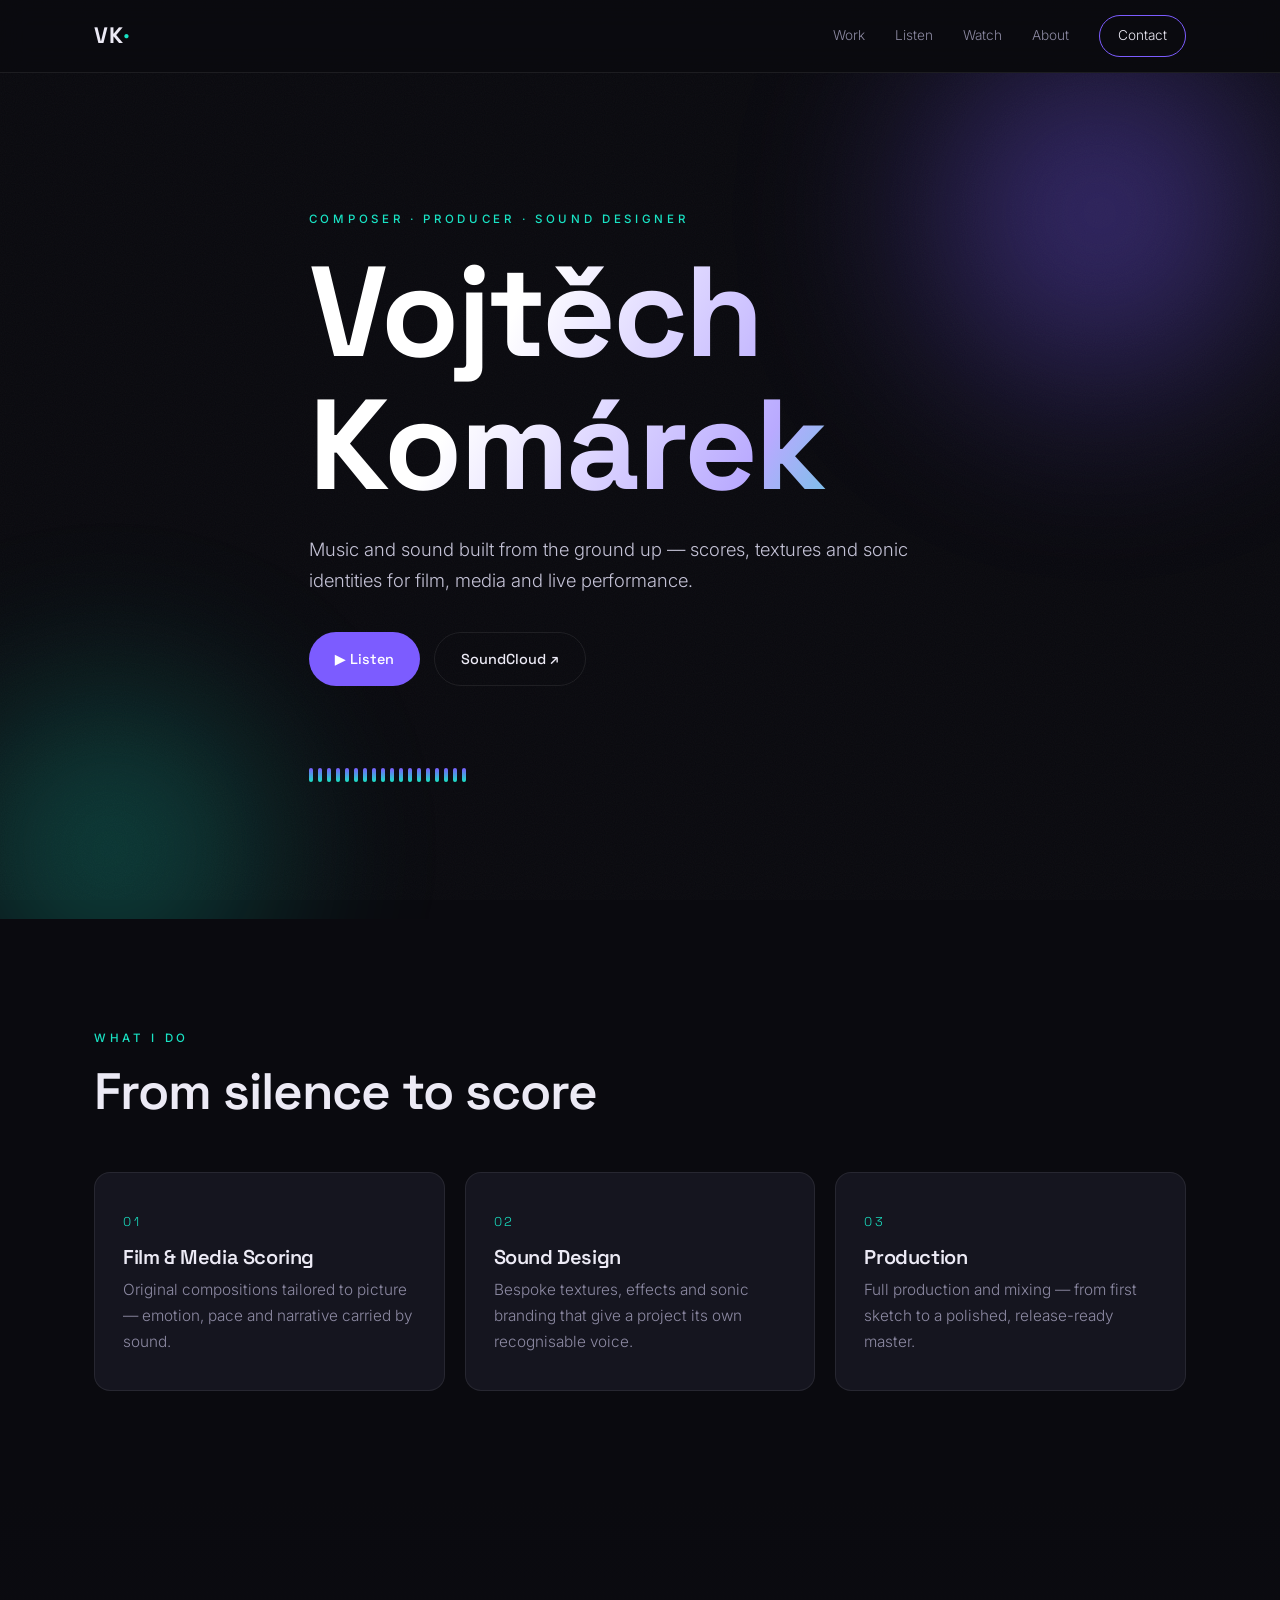
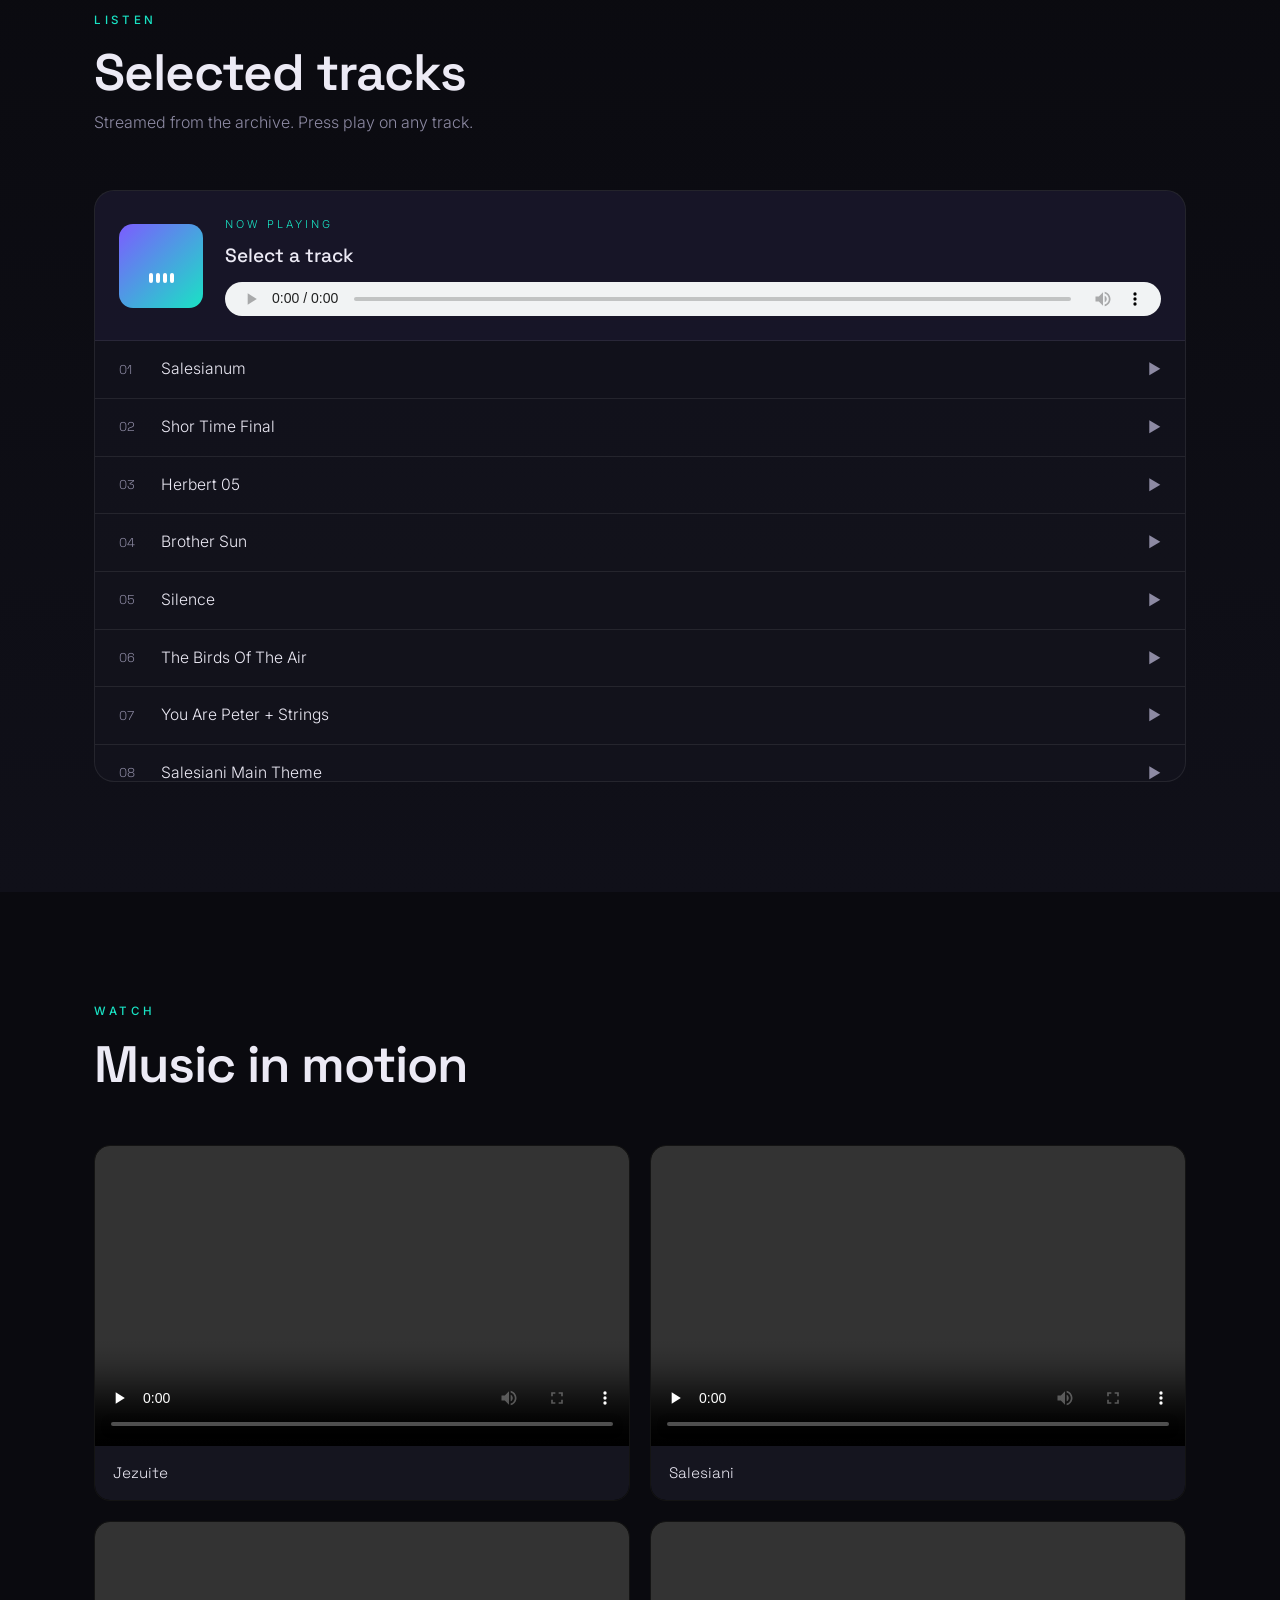
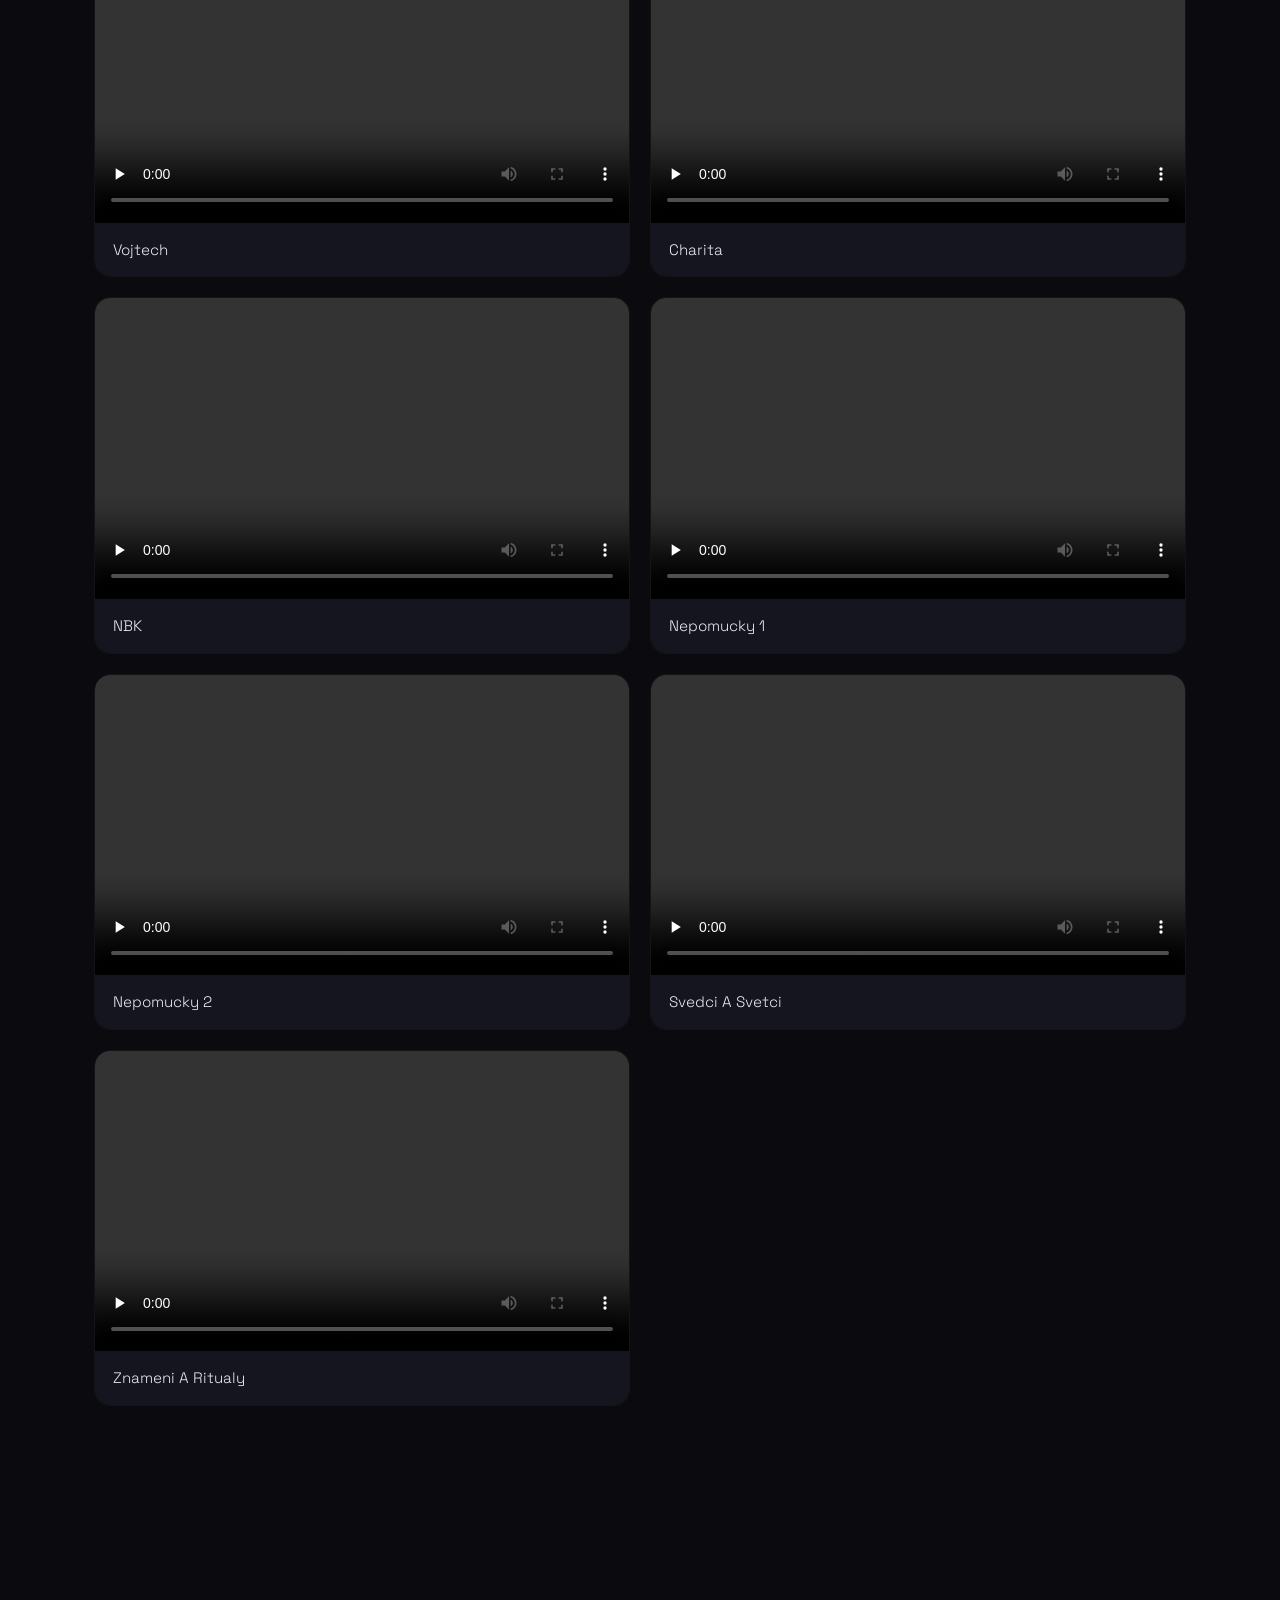
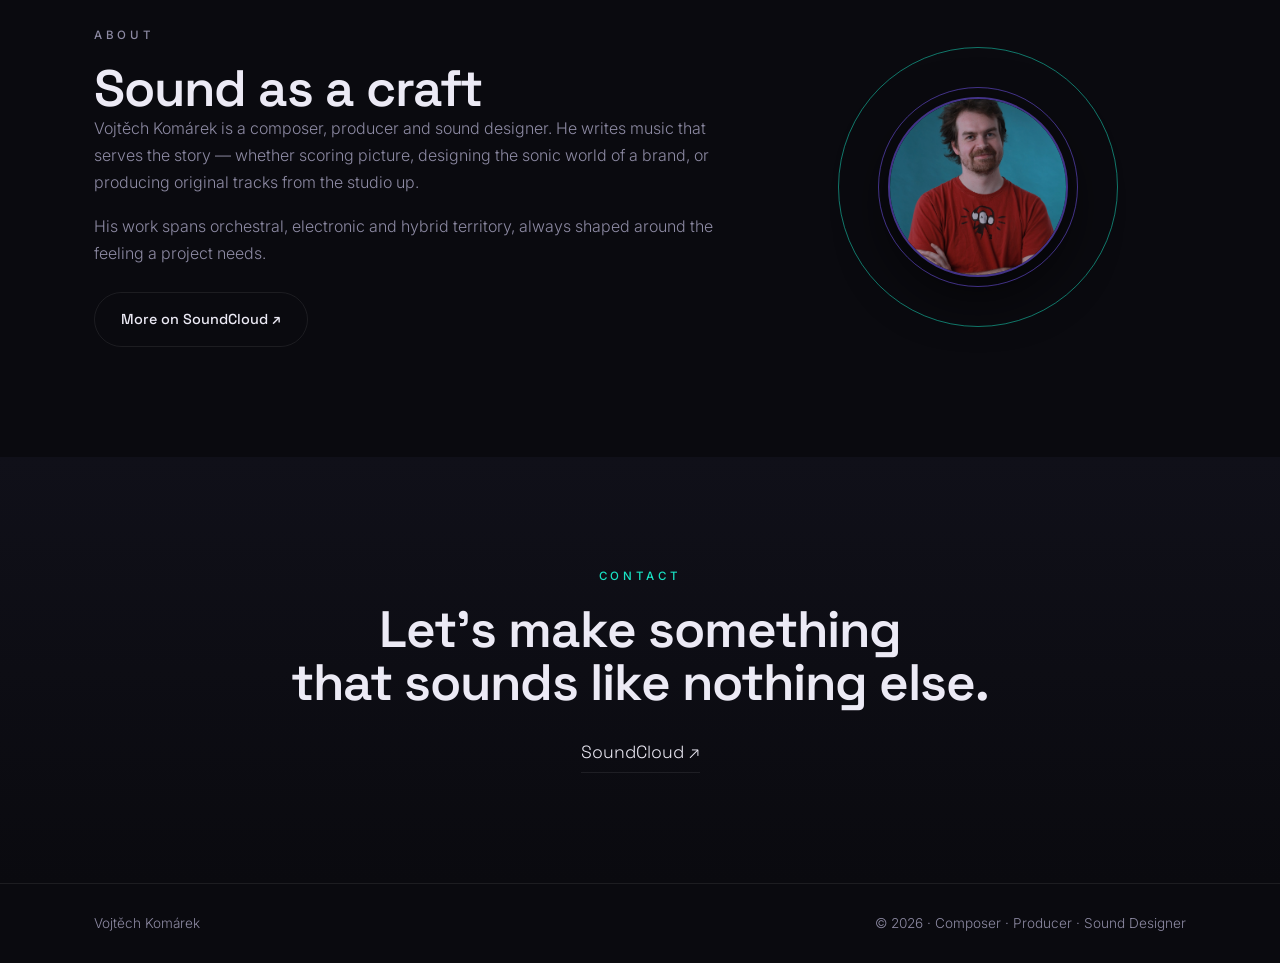
==== index.html @ 83821237 "Initial site: vkomarek.com" ====
<!DOCTYPE html>
<html lang="en">
<head>
  <meta charset="utf-8">
  <meta name="viewport" content="width=device-width, initial-scale=1">
  <title>Vojtěch Komárek — Composer · Producer · Sound Designer</title>
  <meta name="description" content="Vojtěch Komárek — composer, producer and sound designer. Original music for film, media and live projects. Listen to selected tracks and watch featured work.">
  <meta name="author" content="Vojtěch Komárek">
  <meta name="robots" content="index, follow">
  <link rel="canonical" href="https://www.vkomarek.com/">
  <meta name="theme-color" content="#0a0a0f">

  <meta property="og:type" content="website">
  <meta property="og:site_name" content="Vojtěch Komárek">
  <meta property="og:title" content="Vojtěch Komárek — Composer · Producer · Sound Designer">
  <meta property="og:description" content="Original music for film, media and live projects.">
  <meta property="og:url" content="https://www.vkomarek.com/">
  <meta property="og:image" content="https://www.vkomarek.com/assets/img/og.jpg">
  <meta name="twitter:card" content="summary_large_image">

  <link rel="icon" href="assets/img/favicon.svg" type="image/svg+xml">
  <link rel="preconnect" href="https://fonts.googleapis.com">
  <link rel="preconnect" href="https://fonts.gstatic.com" crossorigin>
  <link href="https://fonts.googleapis.com/css2?family=Space+Grotesk:wght@400;500;600;700&family=Inter:wght@300;400;500&display=swap" rel="stylesheet">
  <link rel="stylesheet" href="style.css">

  <script type="application/ld+json">
  {
    "@context": "https://schema.org",
    "@type": "MusicGroup",
    "name": "Vojtěch Komárek",
    "description": "Composer, producer and sound designer.",
    "url": "https://www.vkomarek.com/",
    "genre": ["Soundtrack","Electronic","Contemporary"],
    "sameAs": ["https://soundcloud.com/vkomarek"],
    "member": { "@type": "Person", "name": "Vojtěch Komárek", "jobTitle": "Composer, Producer, Sound Designer" }
  }
  </script>
</head>
<body>
  <div class="grain" aria-hidden="true"></div>
  <header class="nav" id="top">
    <div class="wrap nav-inner">
      <a class="brand" href="#top">VK<span>·</span></a>
      <input type="checkbox" id="navtog" class="navtog">
      <label for="navtog" class="burger"><span></span><span></span><span></span></label>
      <nav class="menu">
        <a href="#work">Work</a>
        <a href="#listen">Listen</a>
        <a href="#watch">Watch</a>
        <a href="#about">About</a>
        <a href="#contact" class="menu-cta">Contact</a>
      </nav>
    </div>
  </header>

  <section class="hero">
    <div class="orb orb-1"></div>
    <div class="orb orb-2"></div>
    <div class="wrap hero-inner">
      <p class="eyebrow">Composer · Producer · Sound Designer</p>
      <h1>Vojtěch<br>Komárek</h1>
      <p class="lead">Music and sound built from the ground up — scores, textures and sonic identities for film, media and live performance.</p>
      <div class="hero-cta">
        <a class="btn" href="#listen">▶ Listen</a>
        <a class="btn btn-ghost" href="https://soundcloud.com/vkomarek" target="_blank" rel="noopener">SoundCloud ↗</a>
      </div>
      <div class="wavebar" aria-hidden="true">
        <span></span><span></span><span></span><span></span><span></span><span></span><span></span><span></span><span></span><span></span><span></span><span></span><span></span><span></span><span></span><span></span><span></span><span></span>
      </div>
    </div>
  </section>

  <main>
    <section id="work" class="section work">
      <div class="wrap">
        <div class="section-head">
          <p class="eyebrow">What I do</p>
          <h2>From silence to score</h2>
        </div>
        <div class="cards">
          <article class="card"><span class="cnum">01</span><h3>Film &amp; Media Scoring</h3><p>Original compositions tailored to picture — emotion, pace and narrative carried by sound.</p></article>
          <article class="card"><span class="cnum">02</span><h3>Sound Design</h3><p>Bespoke textures, effects and sonic branding that give a project its own recognisable voice.</p></article>
          <article class="card"><span class="cnum">03</span><h3>Production</h3><p>Full production and mixing — from first sketch to a polished, release-ready master.</p></article>
        </div>
      </div>
    </section>

    <section id="listen" class="section listen">
      <div class="wrap">
        <div class="section-head">
          <p class="eyebrow">Listen</p>
          <h2>Selected tracks</h2>
          <p class="section-note">Streamed from the archive. Press play on any track.</p>
        </div>
        <div class="player">
          <div class="np">
            <div class="np-art" id="npArt"><span class="np-eq"><i></i><i></i><i></i><i></i></span></div>
            <div class="np-meta">
              <span class="np-label">Now playing</span>
              <strong id="npTitle">Select a track</strong>
              <audio id="audio" controls preload="none"></audio>
            </div>
          </div>
          <ol class="tracklist" id="tracklist">
            <li class="track" data-src="https://github.com/ondrejbartas/vkomarek.com/releases/download/media/track-01.mp3" data-title="Salesianum"><span class="track-i">01</span><span class="track-title">Salesianum</span><span class="track-play">▶</span></li>
            <li class="track" data-src="https://github.com/ondrejbartas/vkomarek.com/releases/download/media/track-02.mp3" data-title="Shor Time Final"><span class="track-i">02</span><span class="track-title">Shor Time Final</span><span class="track-play">▶</span></li>
            <li class="track" data-src="https://github.com/ondrejbartas/vkomarek.com/releases/download/media/track-03.mp3" data-title="Herbert 05"><span class="track-i">03</span><span class="track-title">Herbert 05</span><span class="track-play">▶</span></li>
            <li class="track" data-src="https://github.com/ondrejbartas/vkomarek.com/releases/download/media/track-04.mp3" data-title="Brother Sun"><span class="track-i">04</span><span class="track-title">Brother Sun</span><span class="track-play">▶</span></li>
            <li class="track" data-src="https://github.com/ondrejbartas/vkomarek.com/releases/download/media/track-05.mp3" data-title="Silence"><span class="track-i">05</span><span class="track-title">Silence</span><span class="track-play">▶</span></li>
            <li class="track" data-src="https://github.com/ondrejbartas/vkomarek.com/releases/download/media/track-06.mp3" data-title="The Birds Of The Air"><span class="track-i">06</span><span class="track-title">The Birds Of The Air</span><span class="track-play">▶</span></li>
            <li class="track" data-src="https://github.com/ondrejbartas/vkomarek.com/releases/download/media/track-07.mp3" data-title="You Are Peter + Strings"><span class="track-i">07</span><span class="track-title">You Are Peter + Strings</span><span class="track-play">▶</span></li>
            <li class="track" data-src="https://github.com/ondrejbartas/vkomarek.com/releases/download/media/track-08.mp3" data-title="Salesiani Main Theme"><span class="track-i">08</span><span class="track-title">Salesiani Main Theme</span><span class="track-play">▶</span></li>
            <li class="track" data-src="https://github.com/ondrejbartas/vkomarek.com/releases/download/media/track-09.mp3" data-title="Fracis's Childhood Final"><span class="track-i">09</span><span class="track-title">Fracis's Childhood Final</span><span class="track-play">▶</span></li>
            <li class="track" data-src="https://github.com/ondrejbartas/vkomarek.com/releases/download/media/track-10.mp3" data-title="Israel Theme"><span class="track-i">10</span><span class="track-title">Israel Theme</span><span class="track-play">▶</span></li>
            <li class="track" data-src="https://github.com/ondrejbartas/vkomarek.com/releases/download/media/track-11.mp3" data-title="No Future"><span class="track-i">11</span><span class="track-title">No Future</span><span class="track-play">▶</span></li>
            <li class="track" data-src="https://github.com/ondrejbartas/vkomarek.com/releases/download/media/track-12.mp3" data-title="Mineral"><span class="track-i">12</span><span class="track-title">Mineral</span><span class="track-play">▶</span></li>
            <li class="track" data-src="https://github.com/ondrejbartas/vkomarek.com/releases/download/media/track-13.mp3" data-title="High Mountains"><span class="track-i">13</span><span class="track-title">High Mountains</span><span class="track-play">▶</span></li>
            <li class="track" data-src="https://github.com/ondrejbartas/vkomarek.com/releases/download/media/track-14.mp3" data-title="Herbert Box"><span class="track-i">14</span><span class="track-title">Herbert Box</span><span class="track-play">▶</span></li>
            <li class="track" data-src="https://github.com/ondrejbartas/vkomarek.com/releases/download/media/track-15.mp3" data-title="Herbert Main Theme"><span class="track-i">15</span><span class="track-title">Herbert Main Theme</span><span class="track-play">▶</span></li>
            <li class="track" data-src="https://github.com/ondrejbartas/vkomarek.com/releases/download/media/track-16.mp3" data-title="Jezuite Main Theme"><span class="track-i">16</span><span class="track-title">Jezuite Main Theme</span><span class="track-play">▶</span></li>
            <li class="track" data-src="https://github.com/ondrejbartas/vkomarek.com/releases/download/media/track-17.mp3" data-title="Pokrok Theme 2ver"><span class="track-i">17</span><span class="track-title">Pokrok Theme 2ver</span><span class="track-play">▶</span></li>
            <li class="track" data-src="https://github.com/ondrejbartas/vkomarek.com/releases/download/media/track-18.mp3" data-title="Blue Sky"><span class="track-i">18</span><span class="track-title">Blue Sky</span><span class="track-play">▶</span></li>
            <li class="track" data-src="https://github.com/ondrejbartas/vkomarek.com/releases/download/media/track-19.mp3" data-title="Dream M"><span class="track-i">19</span><span class="track-title">Dream M</span><span class="track-play">▶</span></li>
            <li class="track" data-src="https://github.com/ondrejbartas/vkomarek.com/releases/download/media/track-20.mp3" data-title="Fail"><span class="track-i">20</span><span class="track-title">Fail</span><span class="track-play">▶</span></li>
            <li class="track" data-src="https://github.com/ondrejbartas/vkomarek.com/releases/download/media/track-21.mp3" data-title="K-power Demo"><span class="track-i">21</span><span class="track-title">K-power Demo</span><span class="track-play">▶</span></li>
            <li class="track" data-src="https://github.com/ondrejbartas/vkomarek.com/releases/download/media/track-22.mp3" data-title="Charita Crystal"><span class="track-i">22</span><span class="track-title">Charita Crystal</span><span class="track-play">▶</span></li>
            <li class="track" data-src="https://github.com/ondrejbartas/vkomarek.com/releases/download/media/track-23.mp3" data-title="Charita 2nd Theme"><span class="track-i">23</span><span class="track-title">Charita 2nd Theme</span><span class="track-play">▶</span></li>
            <li class="track" data-src="https://github.com/ondrejbartas/vkomarek.com/releases/download/media/track-24.mp3" data-title="Charita Main Theme"><span class="track-i">24</span><span class="track-title">Charita Main Theme</span><span class="track-play">▶</span></li>
            <li class="track" data-src="https://github.com/ondrejbartas/vkomarek.com/releases/download/media/track-25.mp3" data-title="Easy"><span class="track-i">25</span><span class="track-title">Easy</span><span class="track-play">▶</span></li>
            <li class="track" data-src="https://github.com/ondrejbartas/vkomarek.com/releases/download/media/track-26.mp3" data-title="Faraway"><span class="track-i">26</span><span class="track-title">Faraway</span><span class="track-play">▶</span></li>
            <li class="track" data-src="https://github.com/ondrejbartas/vkomarek.com/releases/download/media/track-27.mp3" data-title="You Are Peter House"><span class="track-i">27</span><span class="track-title">You Are Peter House</span><span class="track-play">▶</span></li>
            <li class="track" data-src="https://github.com/ondrejbartas/vkomarek.com/releases/download/media/track-28.mp3" data-title="Herbert Atmo"><span class="track-i">28</span><span class="track-title">Herbert Atmo</span><span class="track-play">▶</span></li>
            <li class="track" data-src="https://github.com/ondrejbartas/vkomarek.com/releases/download/media/track-29.mp3" data-title="Herbert Chimes"><span class="track-i">29</span><span class="track-title">Herbert Chimes</span><span class="track-play">▶</span></li>
            <li class="track" data-src="https://github.com/ondrejbartas/vkomarek.com/releases/download/media/track-30.mp3" data-title="Herbert Flute Theme"><span class="track-i">30</span><span class="track-title">Herbert Flute Theme</span><span class="track-play">▶</span></li>
            <li class="track" data-src="https://github.com/ondrejbartas/vkomarek.com/releases/download/media/track-31.mp3" data-title="Marimba Lounge"><span class="track-i">31</span><span class="track-title">Marimba Lounge</span><span class="track-play">▶</span></li>
            <li class="track" data-src="https://github.com/ondrejbartas/vkomarek.com/releases/download/media/track-32.mp3" data-title="Piano Drops"><span class="track-i">32</span><span class="track-title">Piano Drops</span><span class="track-play">▶</span></li>
            <li class="track" data-src="https://github.com/ondrejbartas/vkomarek.com/releases/download/media/track-33.mp3" data-title="Place I Heaven"><span class="track-i">33</span><span class="track-title">Place I Heaven</span><span class="track-play">▶</span></li>
            <li class="track" data-src="https://github.com/ondrejbartas/vkomarek.com/releases/download/media/track-34.mp3" data-title="Ritual - Nerealizovana Znelka TV Poradu"><span class="track-i">34</span><span class="track-title">Ritual - Nerealizovana Znelka TV Poradu</span><span class="track-play">▶</span></li>
            <li class="track" data-src="https://github.com/ondrejbartas/vkomarek.com/releases/download/media/track-35.mp3" data-title="Salesiani 08 Atmo"><span class="track-i">35</span><span class="track-title">Salesiani 08 Atmo</span><span class="track-play">▶</span></li>
            <li class="track" data-src="https://github.com/ondrejbartas/vkomarek.com/releases/download/media/track-36.mp3" data-title="The Day After"><span class="track-i">36</span><span class="track-title">The Day After</span><span class="track-play">▶</span></li>
            <li class="track" data-src="https://github.com/ondrejbartas/vkomarek.com/releases/download/media/track-37.mp3" data-title="Upsilon Code"><span class="track-i">37</span><span class="track-title">Upsilon Code</span><span class="track-play">▶</span></li>
            <li class="track" data-src="https://github.com/ondrejbartas/vkomarek.com/releases/download/media/track-38.mp3" data-title="Upsilon Code"><span class="track-i">38</span><span class="track-title">Upsilon Code</span><span class="track-play">▶</span></li>
            <li class="track" data-src="https://github.com/ondrejbartas/vkomarek.com/releases/download/media/track-39.mp3" data-title="Hula Hoop Party"><span class="track-i">39</span><span class="track-title">Hula Hoop Party</span><span class="track-play">▶</span></li>
            <li class="track" data-src="https://github.com/ondrejbartas/vkomarek.com/releases/download/media/track-40.mp3" data-title="Dancing In The Forrest"><span class="track-i">40</span><span class="track-title">Dancing In The Forrest</span><span class="track-play">▶</span></li>
            <li class="track" data-src="https://github.com/ondrejbartas/vkomarek.com/releases/download/media/track-41.mp3" data-title="Desert Theme"><span class="track-i">41</span><span class="track-title">Desert Theme</span><span class="track-play">▶</span></li>
            <li class="track" data-src="https://github.com/ondrejbartas/vkomarek.com/releases/download/media/track-42.mp3" data-title="Free Power"><span class="track-i">42</span><span class="track-title">Free Power</span><span class="track-play">▶</span></li>
            <li class="track" data-src="https://github.com/ondrejbartas/vkomarek.com/releases/download/media/track-43.mp3" data-title="Gabriel's Flute - No Flute"><span class="track-i">43</span><span class="track-title">Gabriel's Flute - No Flute</span><span class="track-play">▶</span></li>
            <li class="track" data-src="https://github.com/ondrejbartas/vkomarek.com/releases/download/media/track-44.mp3" data-title="Green Bow"><span class="track-i">44</span><span class="track-title">Green Bow</span><span class="track-play">▶</span></li>
            <li class="track" data-src="https://github.com/ondrejbartas/vkomarek.com/releases/download/media/track-45.mp3" data-title="Kyrie Eleison"><span class="track-i">45</span><span class="track-title">Kyrie Eleison</span><span class="track-play">▶</span></li>
            <li class="track" data-src="https://github.com/ondrejbartas/vkomarek.com/releases/download/media/track-46.mp3" data-title="Orange Flow"><span class="track-i">46</span><span class="track-title">Orange Flow</span><span class="track-play">▶</span></li>
          </ol>
        </div>
      </div>
    </section>

    <section id="watch" class="section watch">
      <div class="wrap">
        <div class="section-head">
          <p class="eyebrow">Watch</p>
          <h2>Music in motion</h2>
        </div>
        <div class="videos" id="videos">
          <figure class="video"><video controls preload="none" playsinline><source src="https://github.com/ondrejbartas/vkomarek.com/releases/download/media/video-01.mp4" type="video/mp4"></video><figcaption>Jezuite</figcaption></figure>
          <figure class="video"><video controls preload="none" playsinline><source src="https://github.com/ondrejbartas/vkomarek.com/releases/download/media/video-02.mp4" type="video/mp4"></video><figcaption>Salesiani</figcaption></figure>
          <figure class="video"><video controls preload="none" playsinline><source src="https://github.com/ondrejbartas/vkomarek.com/releases/download/media/video-03.mp4" type="video/mp4"></video><figcaption>Vojtech</figcaption></figure>
          <figure class="video"><video controls preload="none" playsinline><source src="https://github.com/ondrejbartas/vkomarek.com/releases/download/media/video-04.mp4" type="video/mp4"></video><figcaption>Charita</figcaption></figure>
          <figure class="video"><video controls preload="none" playsinline><source src="https://github.com/ondrejbartas/vkomarek.com/releases/download/media/video-05.mp4" type="video/mp4"></video><figcaption>NBK</figcaption></figure>
          <figure class="video"><video controls preload="none" playsinline><source src="https://github.com/ondrejbartas/vkomarek.com/releases/download/media/video-06.mp4" type="video/mp4"></video><figcaption>Nepomucky 1</figcaption></figure>
          <figure class="video"><video controls preload="none" playsinline><source src="https://github.com/ondrejbartas/vkomarek.com/releases/download/media/video-07.mp4" type="video/mp4"></video><figcaption>Nepomucky 2</figcaption></figure>
          <figure class="video"><video controls preload="none" playsinline><source src="https://github.com/ondrejbartas/vkomarek.com/releases/download/media/video-08.mp4" type="video/mp4"></video><figcaption>Svedci A Svetci</figcaption></figure>
          <figure class="video"><video controls preload="none" playsinline><source src="https://github.com/ondrejbartas/vkomarek.com/releases/download/media/video-09.mp4" type="video/mp4"></video><figcaption>Znameni A Ritualy</figcaption></figure>
        </div>
      </div>
    </section>

    <section id="about" class="section about">
      <div class="wrap about-grid">
        <div>
          <p class="eyebrow">About</p>
          <h2>Sound as a craft</h2>
          <p>Vojtěch Komárek is a composer, producer and sound designer. He writes music that serves the story — whether scoring picture, designing the sonic world of a brand, or producing original tracks from the studio up.</p>
          <p>His work spans orchestral, electronic and hybrid territory, always shaped around the feeling a project needs.</p>
          <a class="btn btn-ghost" href="https://soundcloud.com/vkomarek" target="_blank" rel="noopener">More on SoundCloud ↗</a>
        </div>
        <div class="about-art">
          <span class="ring"></span><span class="ring r2"></span>
          <img class="portrait" src="assets/img/photo-07.jpg" alt="Vojtěch Komárek" width="854" height="1280" loading="lazy">
        </div>
      </div>
    </section>

    <section id="contact" class="section contact">
      <div class="wrap contact-inner">
        <p class="eyebrow">Contact</p>
        <h2>Let's make something<br>that sounds like nothing else.</h2>
        <div class="contact-links">
          <a href="https://soundcloud.com/vkomarek" target="_blank" rel="noopener">SoundCloud ↗</a>
        </div>
      </div>
    </section>
  </main>

  <footer class="footer">
    <div class="wrap footer-inner">
      <span>Vojtěch Komárek</span>
      <span>© <span id="yr"></span> · Composer · Producer · Sound Designer</span>
    </div>
  </footer>

  <script src="script.js"></script>
</body>
</html>
---- style.css ----
:root{
  --bg:#0a0a0f;
  --bg-2:#101019;
  --panel:#15151f;
  --txt:#eceaf5;
  --muted:#8d8aa3;
  --accent:#7c5cff;
  --accent-2:#19e3c4;
  --line:rgba(255,255,255,.08);
  --max:1140px;
  --display:"Space Grotesk",system-ui,sans-serif;
  --body:"Inter",system-ui,sans-serif;
}
*{box-sizing:border-box;margin:0;padding:0}
html{scroll-behavior:smooth}
body{font-family:var(--body);background:var(--bg);color:var(--txt);line-height:1.7;font-weight:300;-webkit-font-smoothing:antialiased;overflow-x:hidden}
img{display:block;max-width:100%;height:auto}
a{color:inherit;text-decoration:none}
.wrap{max-width:var(--max);margin:0 auto;padding:0 24px}
.grain{position:fixed;inset:0;z-index:1;pointer-events:none;opacity:.035;background-image:url("data:image/svg+xml,%3Csvg xmlns='http://www.w3.org/2000/svg' width='120' height='120'%3E%3Cfilter id='n'%3E%3CfeTurbulence type='fractalNoise' baseFrequency='.9' numOctaves='2'/%3E%3C/filter%3E%3Crect width='100%25' height='100%25' filter='url(%23n)'/%3E%3C/svg%3E")}
.eyebrow{font-size:.72rem;letter-spacing:.32em;text-transform:uppercase;color:var(--accent-2);font-weight:500;margin-bottom:1rem}
h1,h2,h3{font-family:var(--display);font-weight:600;line-height:1.04;letter-spacing:-.02em}
h2{font-size:clamp(2rem,5vw,3.2rem)}
h3{font-size:1.25rem}
.section{position:relative;z-index:2;padding:110px 0}
.section-head{margin-bottom:54px;max-width:640px}
.section-note{color:var(--muted);margin-top:.6rem}
.btn{display:inline-flex;align-items:center;gap:8px;padding:14px 26px;border-radius:999px;font-family:var(--display);font-weight:500;font-size:.9rem;background:var(--accent);color:#fff;transition:transform .2s,box-shadow .2s}
.btn:hover{transform:translateY(-2px);box-shadow:0 14px 34px rgba(124,92,255,.4)}
.btn-ghost{background:transparent;border:1px solid var(--line);color:var(--txt)}
.btn-ghost:hover{border-color:var(--accent-2);box-shadow:none}

/* Nav */
.nav{position:sticky;top:0;z-index:40;background:rgba(10,10,15,.7);backdrop-filter:blur(14px);border-bottom:1px solid var(--line)}
.nav-inner{display:flex;align-items:center;justify-content:space-between;height:72px}
.brand{font-family:var(--display);font-weight:700;font-size:1.4rem;letter-spacing:.04em}
.brand span{color:var(--accent-2)}
.menu{display:flex;align-items:center;gap:30px}
.menu a{font-size:.85rem;color:var(--muted);transition:color .2s}
.menu a:hover{color:var(--txt)}
.menu-cta{padding:8px 18px;border:1px solid var(--accent);border-radius:999px;color:var(--txt)!important}
.menu-cta:hover{background:var(--accent)}
.navtog,.burger{display:none}

/* Hero */
.hero{position:relative;min-height:94vh;display:flex;align-items:center;overflow:hidden;z-index:2}
.orb{position:absolute;border-radius:50%;filter:blur(80px);opacity:.5;z-index:-1}
.orb-1{width:520px;height:520px;background:radial-gradient(circle,#7c5cff,transparent 70%);top:-120px;right:-80px}
.orb-2{width:460px;height:460px;background:radial-gradient(circle,#19e3c4,transparent 70%);bottom:-160px;left:-120px;opacity:.35}
.hero-inner{max-width:760px}
.hero h1{font-size:clamp(3.2rem,11vw,8rem);font-weight:700;margin:.4rem 0 1.4rem;background:linear-gradient(120deg,#fff 30%,#b9aaff 70%,#19e3c4);-webkit-background-clip:text;background-clip:text;color:transparent}
.hero .lead{font-size:1.15rem;color:#c4c2d6;max-width:36em}
.hero-cta{display:flex;gap:14px;flex-wrap:wrap;margin-top:2.2rem}
.wavebar{display:flex;align-items:flex-end;gap:5px;height:48px;margin-top:3rem}
.wavebar span{width:4px;background:linear-gradient(var(--accent),var(--accent-2));border-radius:2px;animation:wv 1.1s ease-in-out infinite}
.wavebar span:nth-child(odd){animation-duration:.8s}
.wavebar span:nth-child(3n){animation-duration:1.4s}
.wavebar span:nth-child(n){height:30%}
@keyframes wv{0%,100%{height:18%}50%{height:100%}}

/* Work cards */
.cards{display:grid;grid-template-columns:repeat(3,1fr);gap:20px}
.card{position:relative;background:var(--panel);border:1px solid var(--line);border-radius:16px;padding:34px 28px;overflow:hidden;transition:transform .25s,border-color .25s}
.card:hover{transform:translateY(-6px);border-color:rgba(124,92,255,.5)}
.cnum{font-family:var(--display);font-size:.8rem;color:var(--accent-2);letter-spacing:.2em}
.card h3{margin:.8rem 0 .6rem}
.card p{color:var(--muted);font-size:.96rem}

/* Player */
.listen{background:linear-gradient(180deg,var(--bg),var(--bg-2))}
.player{border:1px solid var(--line);border-radius:20px;background:rgba(21,21,31,.7);overflow:hidden}
.np{display:flex;gap:22px;align-items:center;padding:24px;border-bottom:1px solid var(--line);background:rgba(124,92,255,.06)}
.np-art{flex:none;width:84px;height:84px;border-radius:14px;background:linear-gradient(135deg,var(--accent),var(--accent-2));display:grid;place-items:center}
.np-eq{display:flex;gap:3px;align-items:flex-end;height:34px}
.np-eq i{width:4px;height:10px;background:#fff;border-radius:2px;animation:wv .9s ease-in-out infinite}
.np-eq i:nth-child(2){animation-delay:.2s}.np-eq i:nth-child(3){animation-delay:.4s}.np-eq i:nth-child(4){animation-delay:.1s}
.np.paused .np-eq i{animation-play-state:paused}
.np-meta{flex:1;min-width:0;display:flex;flex-direction:column;gap:6px}
.np-label{font-size:.68rem;letter-spacing:.28em;text-transform:uppercase;color:var(--accent-2)}
.np-meta strong{font-family:var(--display);font-size:1.2rem;font-weight:500;white-space:nowrap;overflow:hidden;text-overflow:ellipsis}
.np-meta audio{width:100%;height:34px;margin-top:4px}
.tracklist{list-style:none;max-height:440px;overflow-y:auto}
.track{display:flex;align-items:center;gap:16px;padding:15px 24px;cursor:pointer;border-bottom:1px solid var(--line);transition:background .2s}
.track:hover{background:rgba(255,255,255,.04)}
.track.active{background:rgba(124,92,255,.14)}
.track-i{font-family:var(--display);font-size:.8rem;color:var(--muted);width:26px;flex:none}
.track.active .track-i{color:var(--accent-2)}
.track-title{flex:1;font-size:.98rem;white-space:nowrap;overflow:hidden;text-overflow:ellipsis}
.track-play{flex:none;color:var(--muted);font-size:.9rem}
.track.active .track-play{color:var(--accent-2)}

/* Videos */
.videos{display:grid;grid-template-columns:repeat(2,1fr);gap:20px}
.video{border:1px solid var(--line);border-radius:16px;overflow:hidden;background:#000}
.video video{width:100%;display:block;aspect-ratio:16/9;object-fit:cover;background:#000}
.video figcaption{padding:14px 18px;font-family:var(--display);font-size:.95rem;color:var(--txt);background:var(--panel)}

/* About */
.about-grid{display:grid;grid-template-columns:1.2fr .8fr;gap:54px;align-items:center}
.about-grid p{color:var(--muted);margin-bottom:1rem}
.about-grid .btn{margin-top:.6rem}
.about-art{position:relative;height:280px;display:grid;place-items:center}
.ring{position:absolute;width:200px;height:200px;border:1px solid var(--accent);border-radius:50%;opacity:.5;animation:pulse 3s ease-out infinite}
.ring.r2{width:280px;height:280px;border-color:var(--accent-2);animation-delay:1.2s}
.dot{width:60px;height:60px;border-radius:50%;background:linear-gradient(135deg,var(--accent),var(--accent-2))}
.portrait{width:180px;height:180px;border-radius:50%;object-fit:cover;object-position:50% 28%;border:2px solid rgba(124,92,255,.5);box-shadow:0 18px 50px rgba(0,0,0,.6)}
@keyframes pulse{0%{transform:scale(.7);opacity:.6}100%{transform:scale(1.1);opacity:0}}

/* Contact */
.contact{background:linear-gradient(180deg,var(--bg-2),var(--bg))}
.contact-inner{text-align:center;max-width:760px;margin:0 auto}
.contact h2{margin-bottom:1.8rem}
.contact-links{display:flex;gap:28px;justify-content:center;flex-wrap:wrap;font-family:var(--display);font-size:1.1rem}
.contact-links a{border-bottom:1px solid var(--line);padding-bottom:4px;transition:border-color .2s,color .2s}
.contact-links a:hover{color:var(--accent-2);border-color:var(--accent-2)}

/* Footer */
.footer{position:relative;z-index:2;border-top:1px solid var(--line)}
.footer-inner{display:flex;justify-content:space-between;flex-wrap:wrap;gap:10px;padding:28px 24px;color:var(--muted);font-size:.85rem}

@media(max-width:860px){
  .cards{grid-template-columns:1fr}
  .videos{grid-template-columns:1fr}
  .about-grid{grid-template-columns:1fr;gap:32px}
  .burger{display:flex;flex-direction:column;gap:5px;cursor:pointer;z-index:50}
  .burger span{width:26px;height:2px;background:var(--txt);transition:.3s}
  .menu{position:fixed;inset:0 0 0 auto;width:80%;max-width:320px;background:var(--bg-2);flex-direction:column;justify-content:center;gap:26px;transform:translateX(100%);transition:transform .35s;border-left:1px solid var(--line)}
  .navtog:checked~.menu{transform:translateX(0)}
  .navtog:checked~.burger span:nth-child(1){transform:translateY(7px) rotate(45deg)}
  .navtog:checked~.burger span:nth-child(2){opacity:0}
  .navtog:checked~.burger span:nth-child(3){transform:translateY(-7px) rotate(-45deg)}
}
@media(prefers-reduced-motion:reduce){*{animation:none!important;scroll-behavior:auto}}
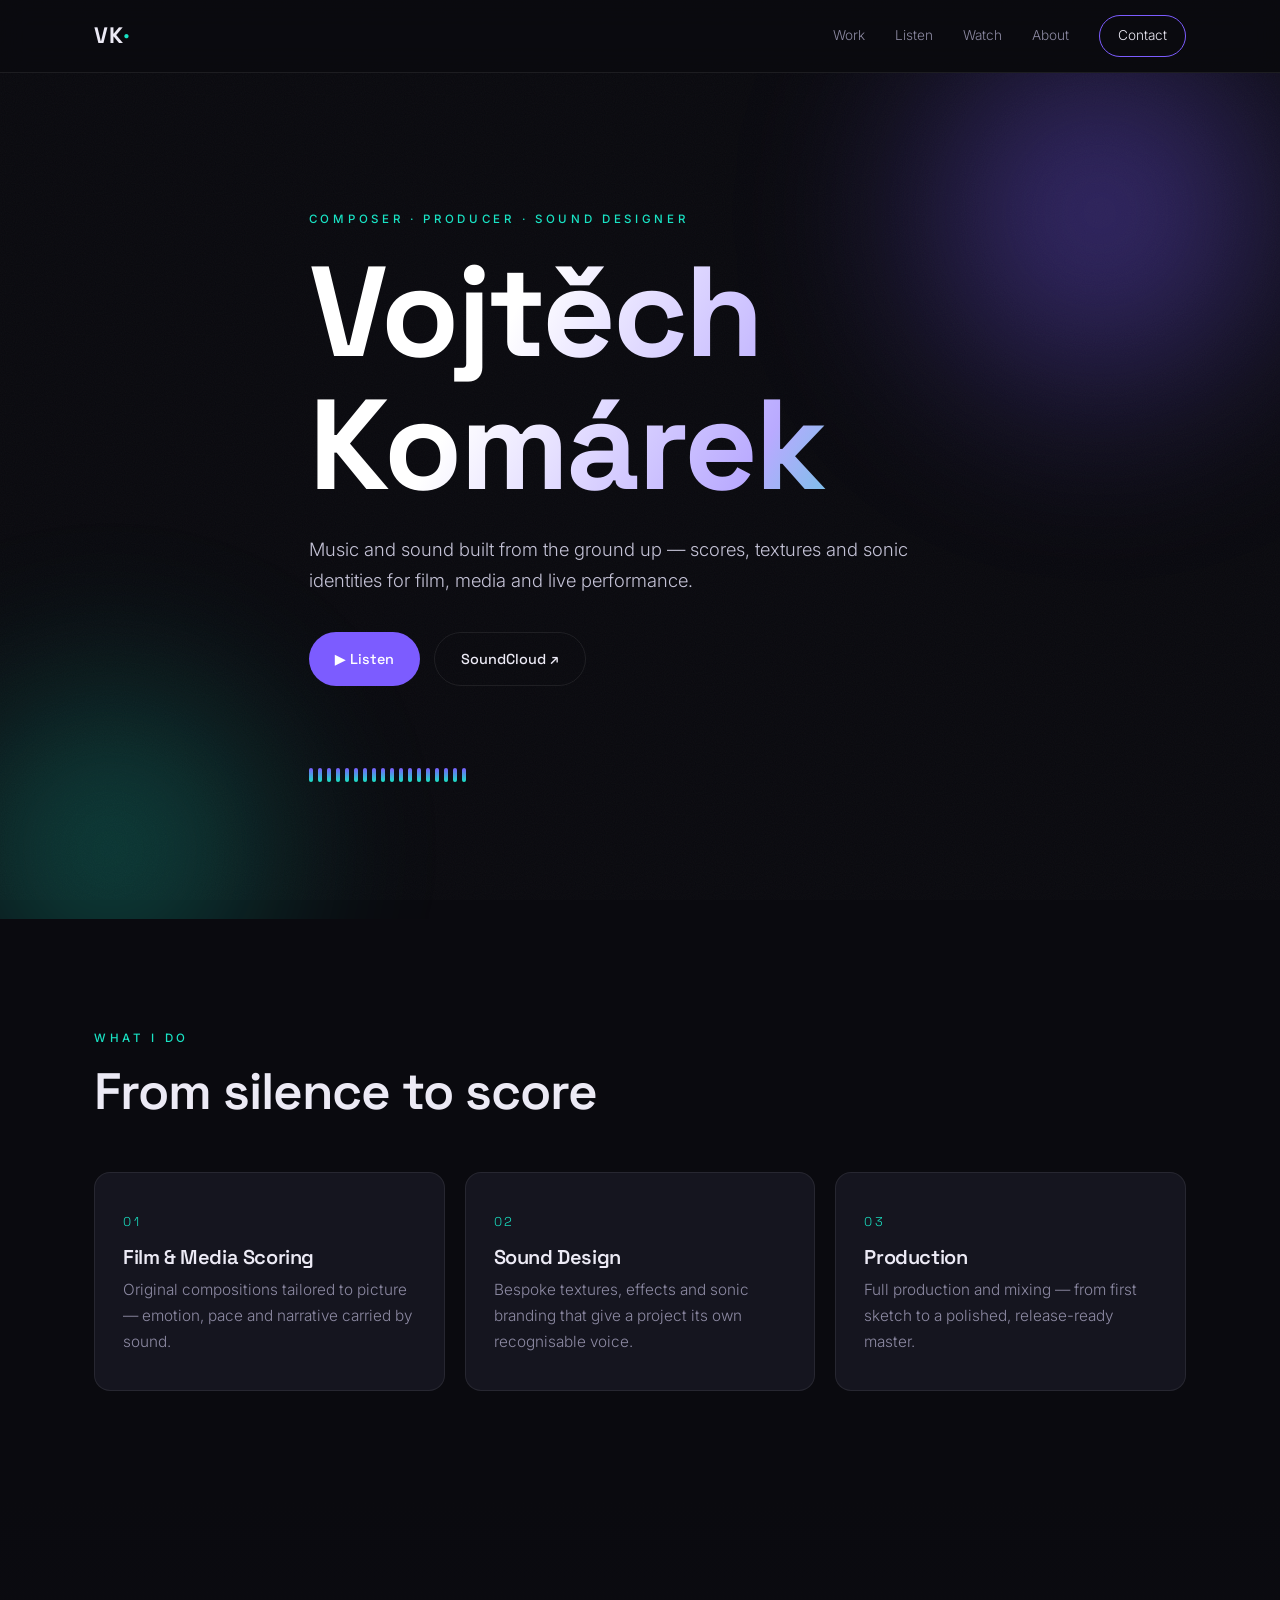
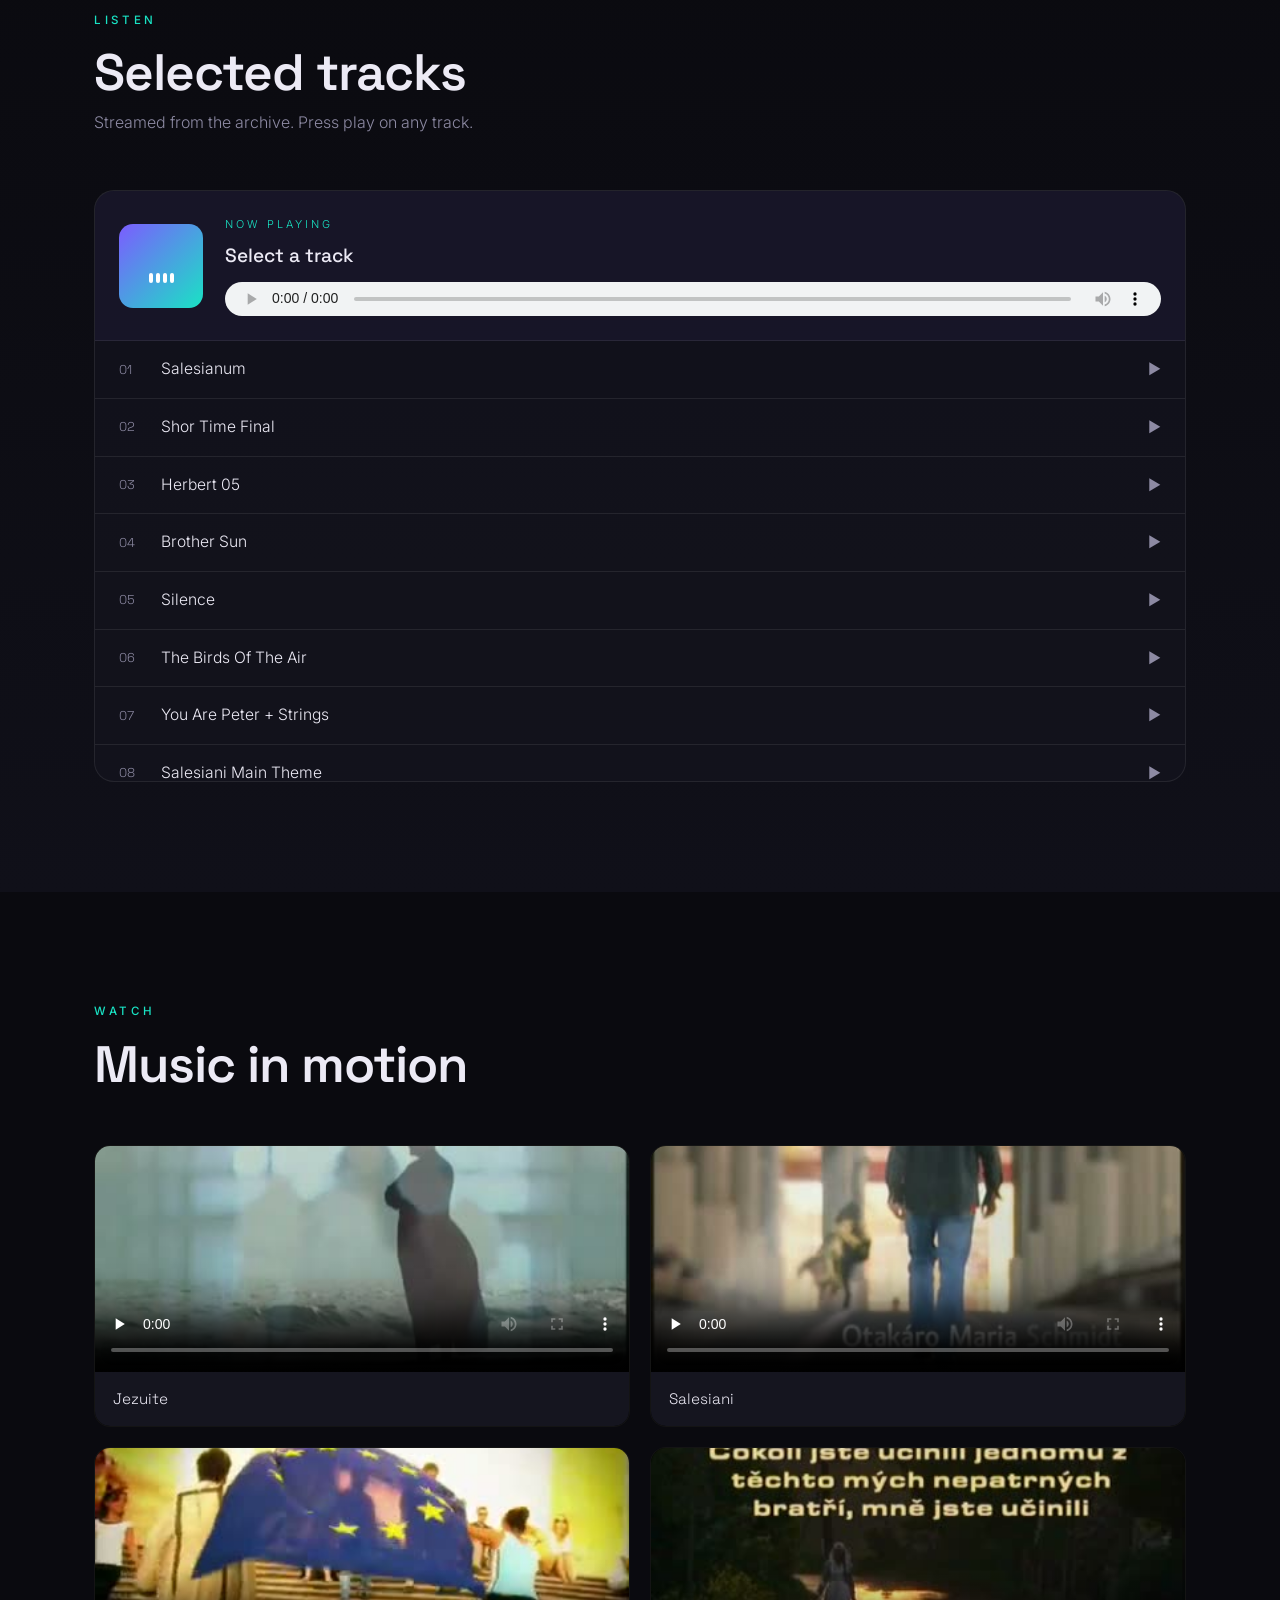
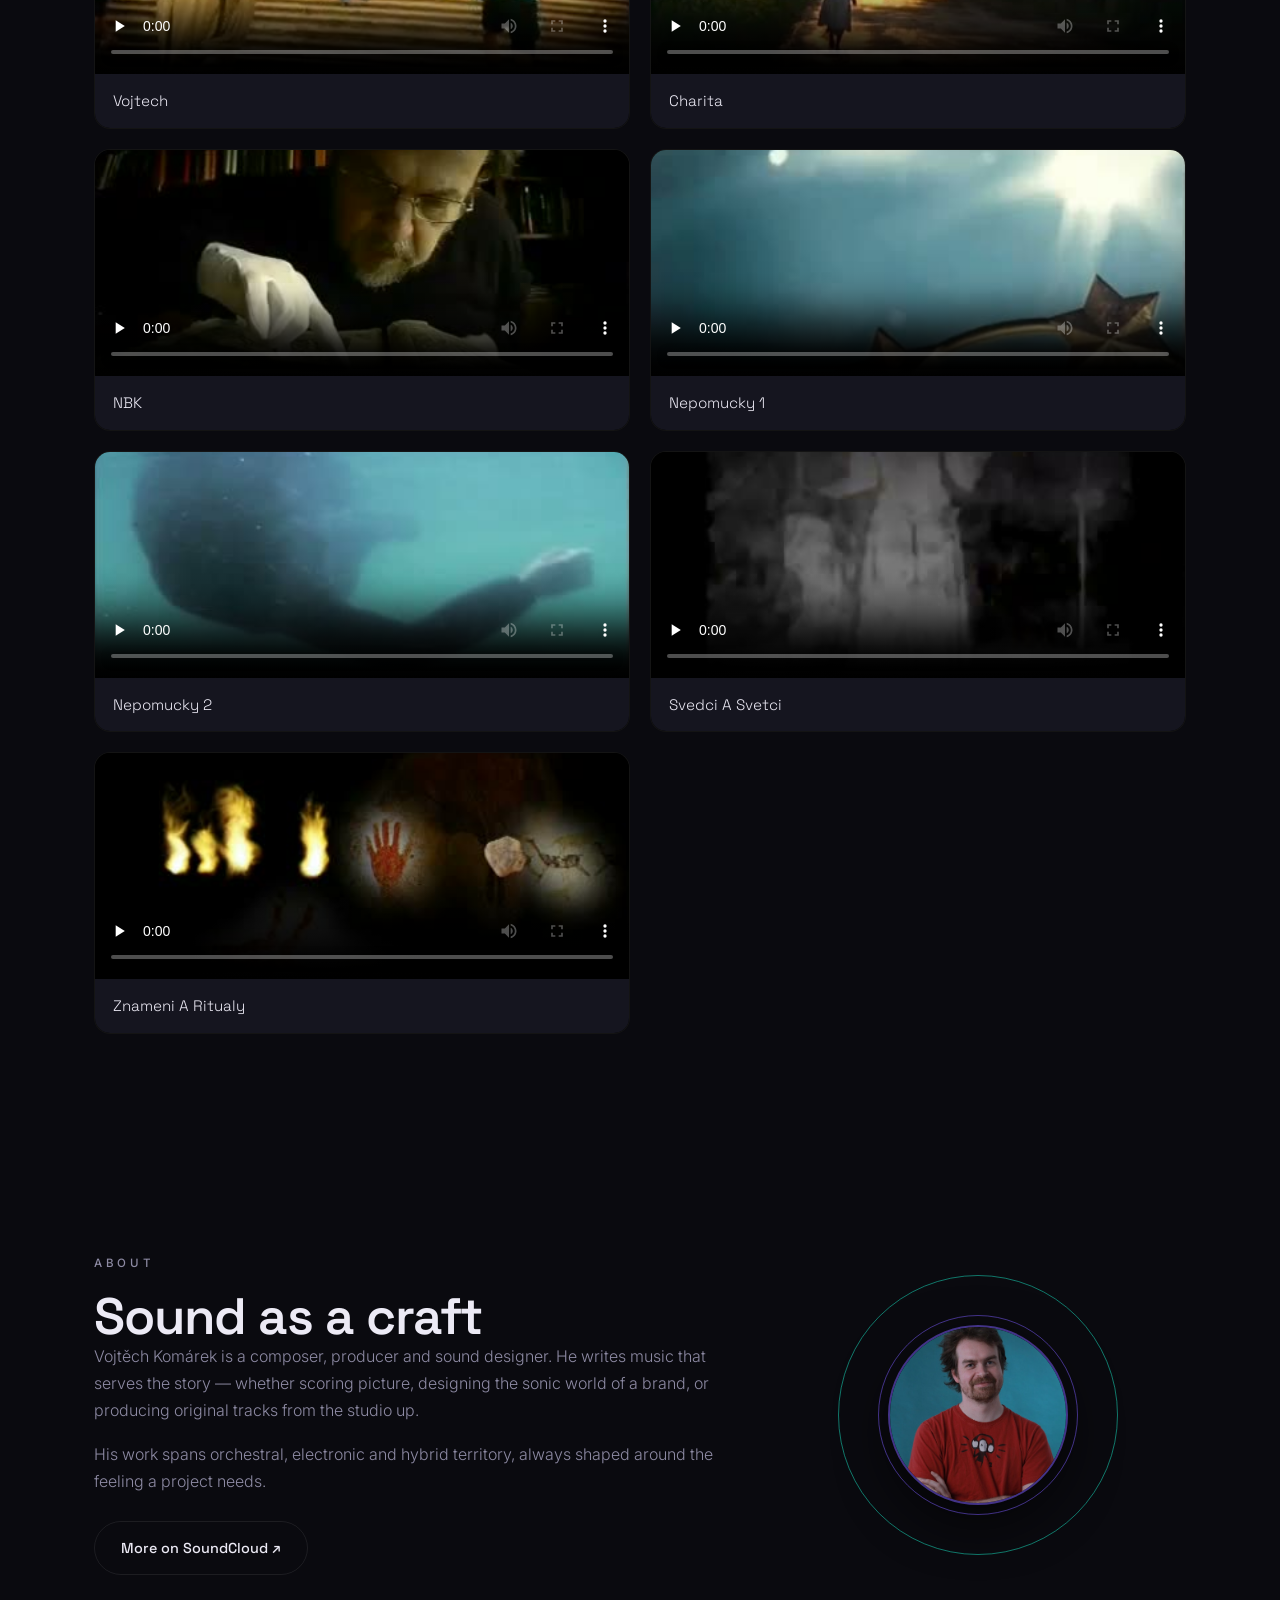
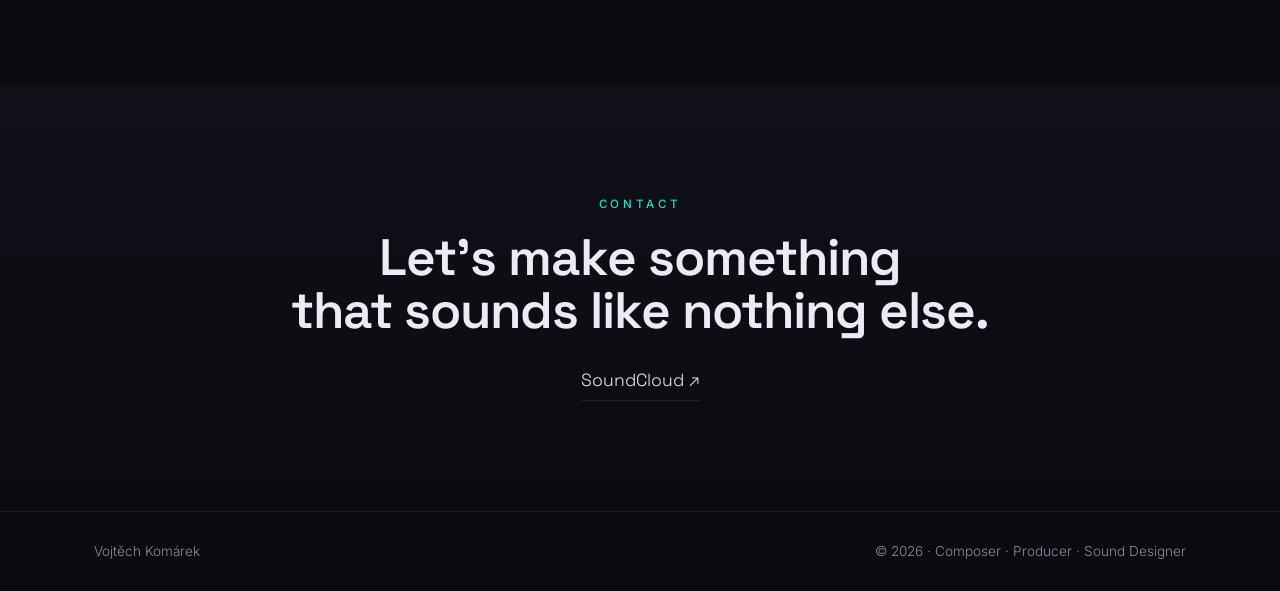
==== commit 91b0b018: "Add video posters, optimize images; Actions deploy Co-Authored-By: Claude Opus 4.7 <noreply@anthropi" ====
--- a/index.html
+++ b/index.html
@@ -161,15 +161,15 @@
           <h2>Music in motion</h2>
         </div>
         <div class="videos" id="videos">
-          <figure class="video"><video controls preload="none" playsinline><source src="https://github.com/ondrejbartas/vkomarek.com/releases/download/media/video-01.mp4" type="video/mp4"></video><figcaption>Jezuite</figcaption></figure>
-          <figure class="video"><video controls preload="none" playsinline><source src="https://github.com/ondrejbartas/vkomarek.com/releases/download/media/video-02.mp4" type="video/mp4"></video><figcaption>Salesiani</figcaption></figure>
-          <figure class="video"><video controls preload="none" playsinline><source src="https://github.com/ondrejbartas/vkomarek.com/releases/download/media/video-03.mp4" type="video/mp4"></video><figcaption>Vojtech</figcaption></figure>
-          <figure class="video"><video controls preload="none" playsinline><source src="https://github.com/ondrejbartas/vkomarek.com/releases/download/media/video-04.mp4" type="video/mp4"></video><figcaption>Charita</figcaption></figure>
-          <figure class="video"><video controls preload="none" playsinline><source src="https://github.com/ondrejbartas/vkomarek.com/releases/download/media/video-05.mp4" type="video/mp4"></video><figcaption>NBK</figcaption></figure>
-          <figure class="video"><video controls preload="none" playsinline><source src="https://github.com/ondrejbartas/vkomarek.com/releases/download/media/video-06.mp4" type="video/mp4"></video><figcaption>Nepomucky 1</figcaption></figure>
-          <figure class="video"><video controls preload="none" playsinline><source src="https://github.com/ondrejbartas/vkomarek.com/releases/download/media/video-07.mp4" type="video/mp4"></video><figcaption>Nepomucky 2</figcaption></figure>
-          <figure class="video"><video controls preload="none" playsinline><source src="https://github.com/ondrejbartas/vkomarek.com/releases/download/media/video-08.mp4" type="video/mp4"></video><figcaption>Svedci A Svetci</figcaption></figure>
-          <figure class="video"><video controls preload="none" playsinline><source src="https://github.com/ondrejbartas/vkomarek.com/releases/download/media/video-09.mp4" type="video/mp4"></video><figcaption>Znameni A Ritualy</figcaption></figure>
+          <figure class="video"><video controls preload="none" playsinline poster="assets/img/posters/video-01.jpg" width="402" height="226"><source src="https://github.com/ondrejbartas/vkomarek.com/releases/download/media/video-01.mp4" type="video/mp4"></video><figcaption>Jezuite</figcaption></figure>
+          <figure class="video"><video controls preload="none" playsinline poster="assets/img/posters/video-02.jpg" width="402" height="226"><source src="https://github.com/ondrejbartas/vkomarek.com/releases/download/media/video-02.mp4" type="video/mp4"></video><figcaption>Salesiani</figcaption></figure>
+          <figure class="video"><video controls preload="none" playsinline poster="assets/img/posters/video-03.jpg" width="402" height="226"><source src="https://github.com/ondrejbartas/vkomarek.com/releases/download/media/video-03.mp4" type="video/mp4"></video><figcaption>Vojtech</figcaption></figure>
+          <figure class="video"><video controls preload="none" playsinline poster="assets/img/posters/video-04.jpg" width="402" height="226"><source src="https://github.com/ondrejbartas/vkomarek.com/releases/download/media/video-04.mp4" type="video/mp4"></video><figcaption>Charita</figcaption></figure>
+          <figure class="video"><video controls preload="none" playsinline poster="assets/img/posters/video-05.jpg" width="402" height="226"><source src="https://github.com/ondrejbartas/vkomarek.com/releases/download/media/video-05.mp4" type="video/mp4"></video><figcaption>NBK</figcaption></figure>
+          <figure class="video"><video controls preload="none" playsinline poster="assets/img/posters/video-06.jpg" width="402" height="226"><source src="https://github.com/ondrejbartas/vkomarek.com/releases/download/media/video-06.mp4" type="video/mp4"></video><figcaption>Nepomucky 1</figcaption></figure>
+          <figure class="video"><video controls preload="none" playsinline poster="assets/img/posters/video-07.jpg" width="402" height="226"><source src="https://github.com/ondrejbartas/vkomarek.com/releases/download/media/video-07.mp4" type="video/mp4"></video><figcaption>Nepomucky 2</figcaption></figure>
+          <figure class="video"><video controls preload="none" playsinline poster="assets/img/posters/video-08.jpg" width="402" height="226"><source src="https://github.com/ondrejbartas/vkomarek.com/releases/download/media/video-08.mp4" type="video/mp4"></video><figcaption>Svedci A Svetci</figcaption></figure>
+          <figure class="video"><video controls preload="none" playsinline poster="assets/img/posters/video-09.jpg" width="402" height="226"><source src="https://github.com/ondrejbartas/vkomarek.com/releases/download/media/video-09.mp4" type="video/mp4"></video><figcaption>Znameni A Ritualy</figcaption></figure>
         </div>
       </div>
     </section>
